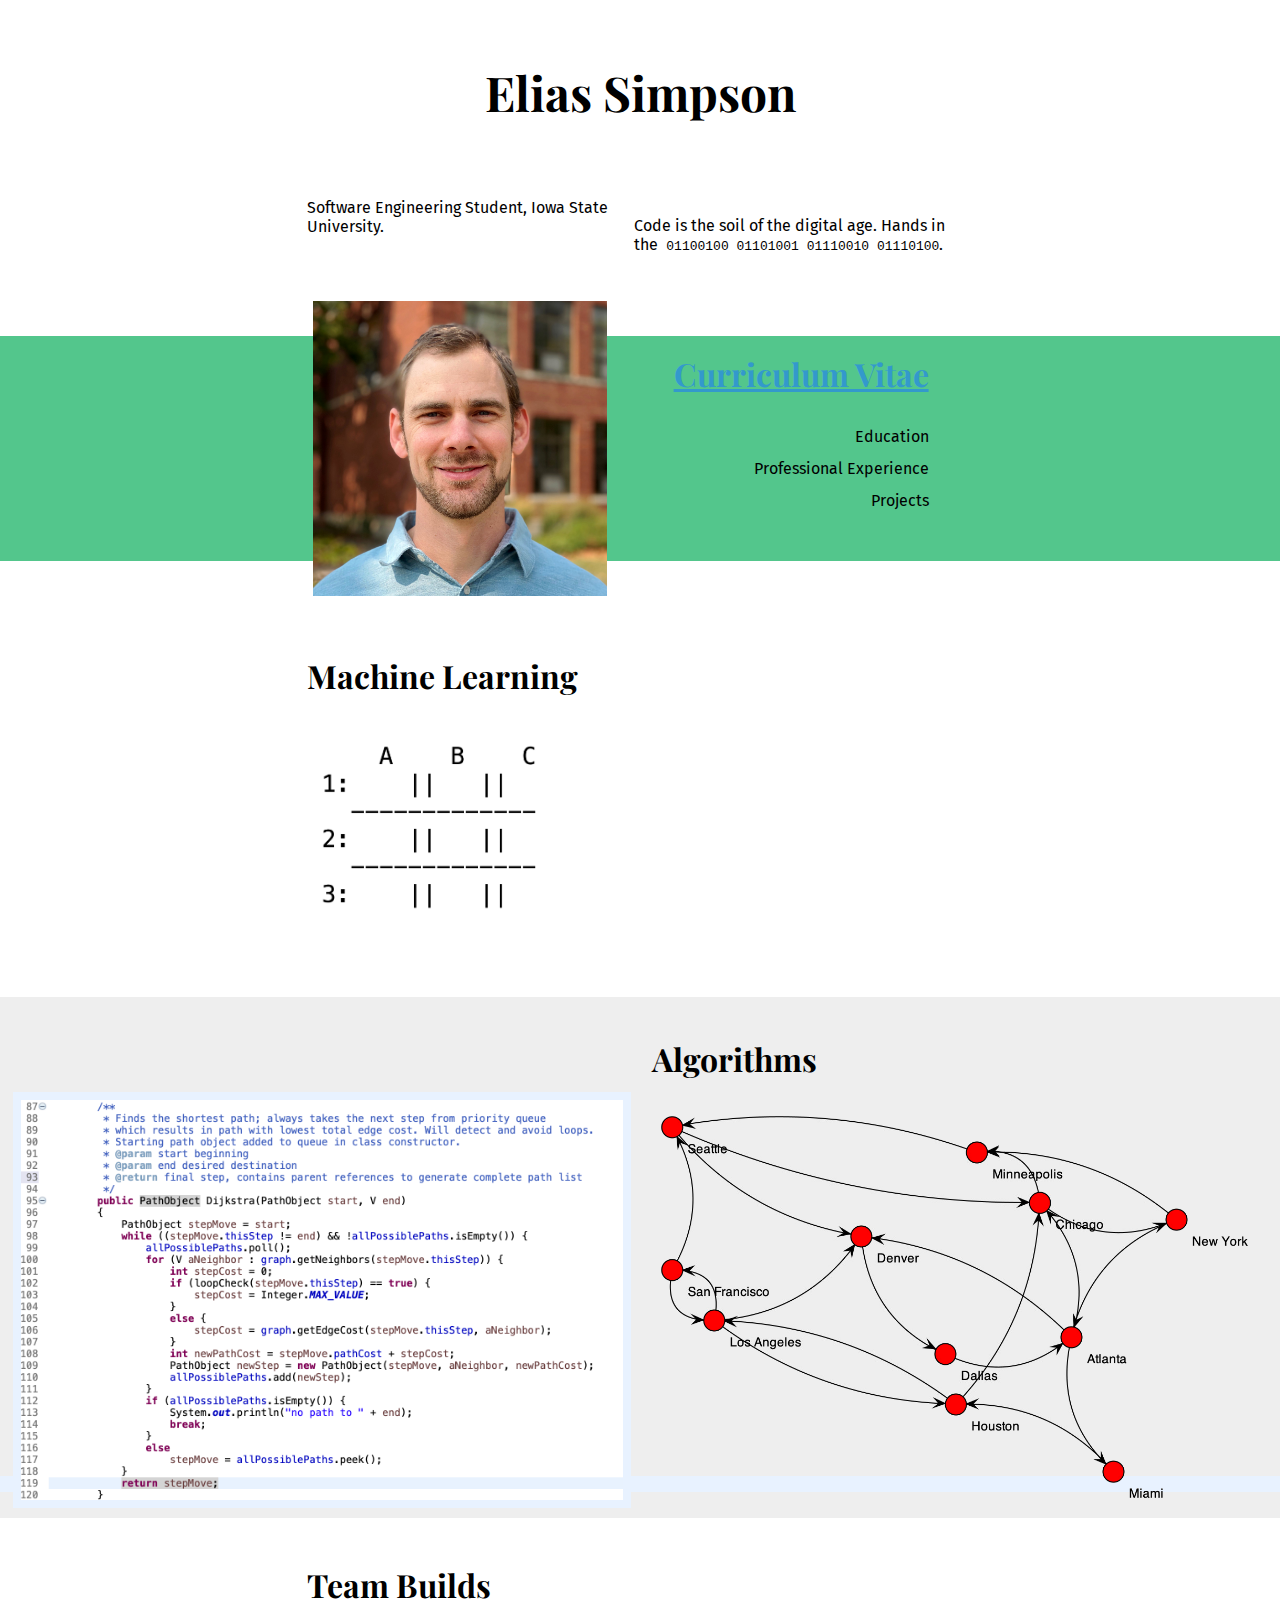
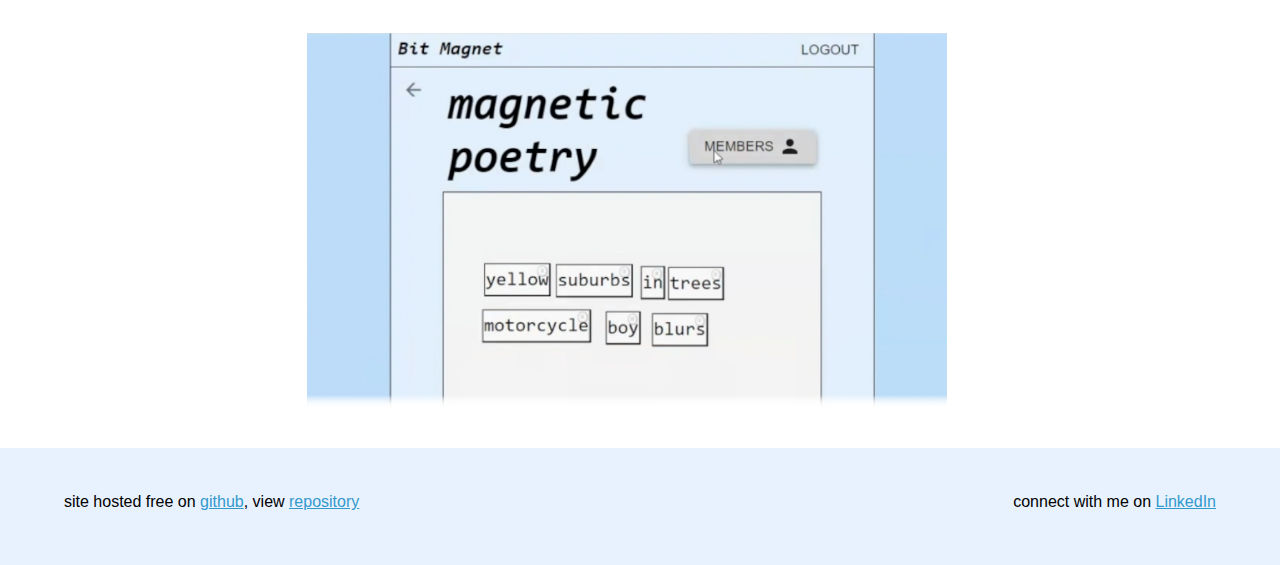
==== index.html @ 39c9c736 "favicon" ====
<!DOCTYPE html>
<html>
  <head>
    <meta charset="UTF-8">
  <script src = "https://ajax.googleapis.com/ajax/libs/jquery/2.1.3/jquery.min.js">
  </script>
  <script>
    $(window).load(function() {
        $('.preload').attr('src', function(i,a){
            $(this).attr('src','')
                .removeClass('preload')
                .attr('src',a);
        });
    });
  </script>
  <script src = "balldrop.js"></script>
  <link rel = "stylesheet" type = "text/css" href = "style.css">
  <link rel="preconnect" href="https://fonts.gstatic.com">
  <link href="https://fonts.googleapis.com/css2?family=Playfair+Display&display=swap" rel="stylesheet">
  <link href="https://fonts.googleapis.com/css?family=Fira+Sans" rel="stylesheet">
    <title>Elias Simpson</title>
    <link rel="icon" type="image/x-icon" href="/images/favicon.ico">
  </head>
  <body ontouchend = "setup(true)">
      <canvas id = "canvas"></canvas>
      <h1>Elias Simpson</h1>
    <main>
      <section id = "about">
        <table><tr><td class = "skinny">
        <p>Software Engineering Student, Iowa State University.</p>
        <br><br></td>
        <td class = "skinny">
        <p>Code is the soil of the digital age. Hands in the<code>
            <span class="d-dirt"><span>01100100</span></span>
             <span class="i-dirt"><span>01101001</span></span>
             <span class="r-dirt"><span>01110010</span></span>
             <span class="t-dirt"><span>01110100</span></span></code>.
      </p>
      </td></tr></table>
      </section>

      <section id = "CV" onmouseover = "setup(false)" onmouseleave = "setup(true)"
        ontouchmove = "setup(false)">
        <table><tr><td class = "skinny">
          <img src = "https://eliassimpson.github.io/eliassimpson/images/profilepic.jpeg" class = "profile-img">
        </td>
        <td class = "skinny">
          <div style = "padding-bottom: 3vw;">
            <div class = "textright">
          <h2><a href = "https://eliassimpson.github.io/eliassimpson/CV">Curriculum Vitae</a></h2>
          <p class = "CV-summary">
              Education<br>
              Professional Experience<br>
              Projects
            </p>
          </div></div>
      </td></tr></table>
      </section>

      <section id = "machine_learning">
        <h2> Machine Learning </h2>
        <table><tr><td class = "skinny">
        <img src = "https://eliassimpson.github.io/eliassimpson/images/board.gif" class = "preload">
        </td>
        <td class = "skinny">
          <div style = "padding-top: 1px;">
            <img src = "https://eliassimpson.github.io/eliassimpson/images/odds.gif" class = "preload">
          </div>
        </td></tr></table>
      </section>

      <section id = "algorithms">
        <table><tr><td class = "wide"><div style = "position: relative; bottom: -42px;">
            <img src = "https://eliassimpson.github.io/eliassimpson/images/Dijkstra.png" class = "fitWidth" style = "border: 8px solid #e8f2ff;">
          </div></td>
          <td  class = "wide">
            <h2>Algorithms</h2>
            <img src = "https://eliassimpson.github.io/eliassimpson/images/USmap.png" class = "fitWidth">
          </td></tr></table>
      </section>
    </main>

    <section id = "team-builds">
      <h2> Team Builds</h2>
      <img src = "images/team-build.png" class = "build-image">
    </section>
    <div id = "color-base">
    <footer>
      site hosted free on <a target = "blank" href = "https://github.com/">github</a>, view <a target = "blank" href= "https://github.com/eliassimpson/eliassimpson">repository</a>
      <span style="float:right">connect with me on <a target = "blank" href="https://www.linkedin.com/in/elias-simpson-483a7093/">LinkedIn</a></span>
    </footer>
    </div>
  </body>
</html>
---- style.css ----
a:link {
  color: #3399cc;
}

body {
  margin: 0;
  margin-top: 60px;
  font-family: sans-serif;
  background-color: #ffffff;
}

h1 {
  text-align: center;
  margin-bottom: 35px;
  font-size: 3em;
  font-family: 'Playfair Display', serif;
}

h2 {
  font-size: 2em;
  font-family: 'Playfair Display', serif;
}

h3 {
  font-weight: bolder;
}

section {
  margin-top: 5vh;
  margin-left: 24vw;
  margin-right: 24vw;
}

img {
  display: block;
  margin: 0;
  width: 23vw;
}

p {
    font-family: 'Fira Sans';
    margin-left: -1vw;
    font-size: 1em;
}

 p poet {
  font-family: 'Playfair Display', serif;
}

p.CV-summary {
  line-height: 2;
}

table {
  border-spacing: 1vw;
  margin: auto;
}

footer {
  margin: 5vw;
  margin-bottom: -5vw;
  margin-top: 4vh;
  padding-top: 5vh;
}

.preload {
  visibility: hidden;
}

.fitWidth {
  width: 47vw;
}

.wide {
  width: 50vw;
}

.skinny {
  width: 25vw;
}

.textright {
  text-align: right;
  margin-right: 3vw;
}

.build-image {
  width: 50vw;
}

#CV {
  background:linear-gradient(to bottom, transparent 15%, #53c68c 15% 85%, transparent 85%);
  margin-left: 0vw;
  margin-right: 0vw;
  margin-top: -1vw;
}

#algorithms {
  margin-left: 0vw;
  margin-right: 0vw;
  background:linear-gradient(to bottom, #eeeeee 92%, #e8f2ff 92% 95%, #eeeeee 95%);
}

#canvas {
  width : 100;
  height: 180px;
  position: absolute;
  top: 0;
  left: 0;
}

#CV-page {
  margin-left: 17vw;
}

#color-base {
  height : 13vh;
  background: #e8f2ff;
}

.d-dirt:hover span {
  visibility:hidden;
  font-size:.87em;
}

.d-dirt:hover:after {
  content: 'd';
}

.i-dirt:hover span {
  visibility: hidden;
  font-size:.87em;
}

.i-dirt:hover:after {
  content: 'i';
}

.r-dirt:hover span {
  visibility:hidden;
  font-size:.88em;
}

.r-dirt:hover:after {
  content: 'r';
}

.t-dirt:hover span {
  visibility:hidden;
  font-size:.87em;
}

.t-dirt:hover:after {
  content: 't';
@media only screen and (max-device-width: 480px) {
  section {
    margin-top: 5vh;
    margin-left: 17vw;
    margin-right: 17vw;
  }

  p {
      font-family: 'Fira Sans';
      margin-left: -1vw;
      font-size: 1.5em;
  }

  .skinny {
    width: 32vw;
  }

  h1 {
    text-align: center;
    margin-bottom: 10px;
    font-size: 3em;
    font-family: 'Playfair Display', serif;
  }
}
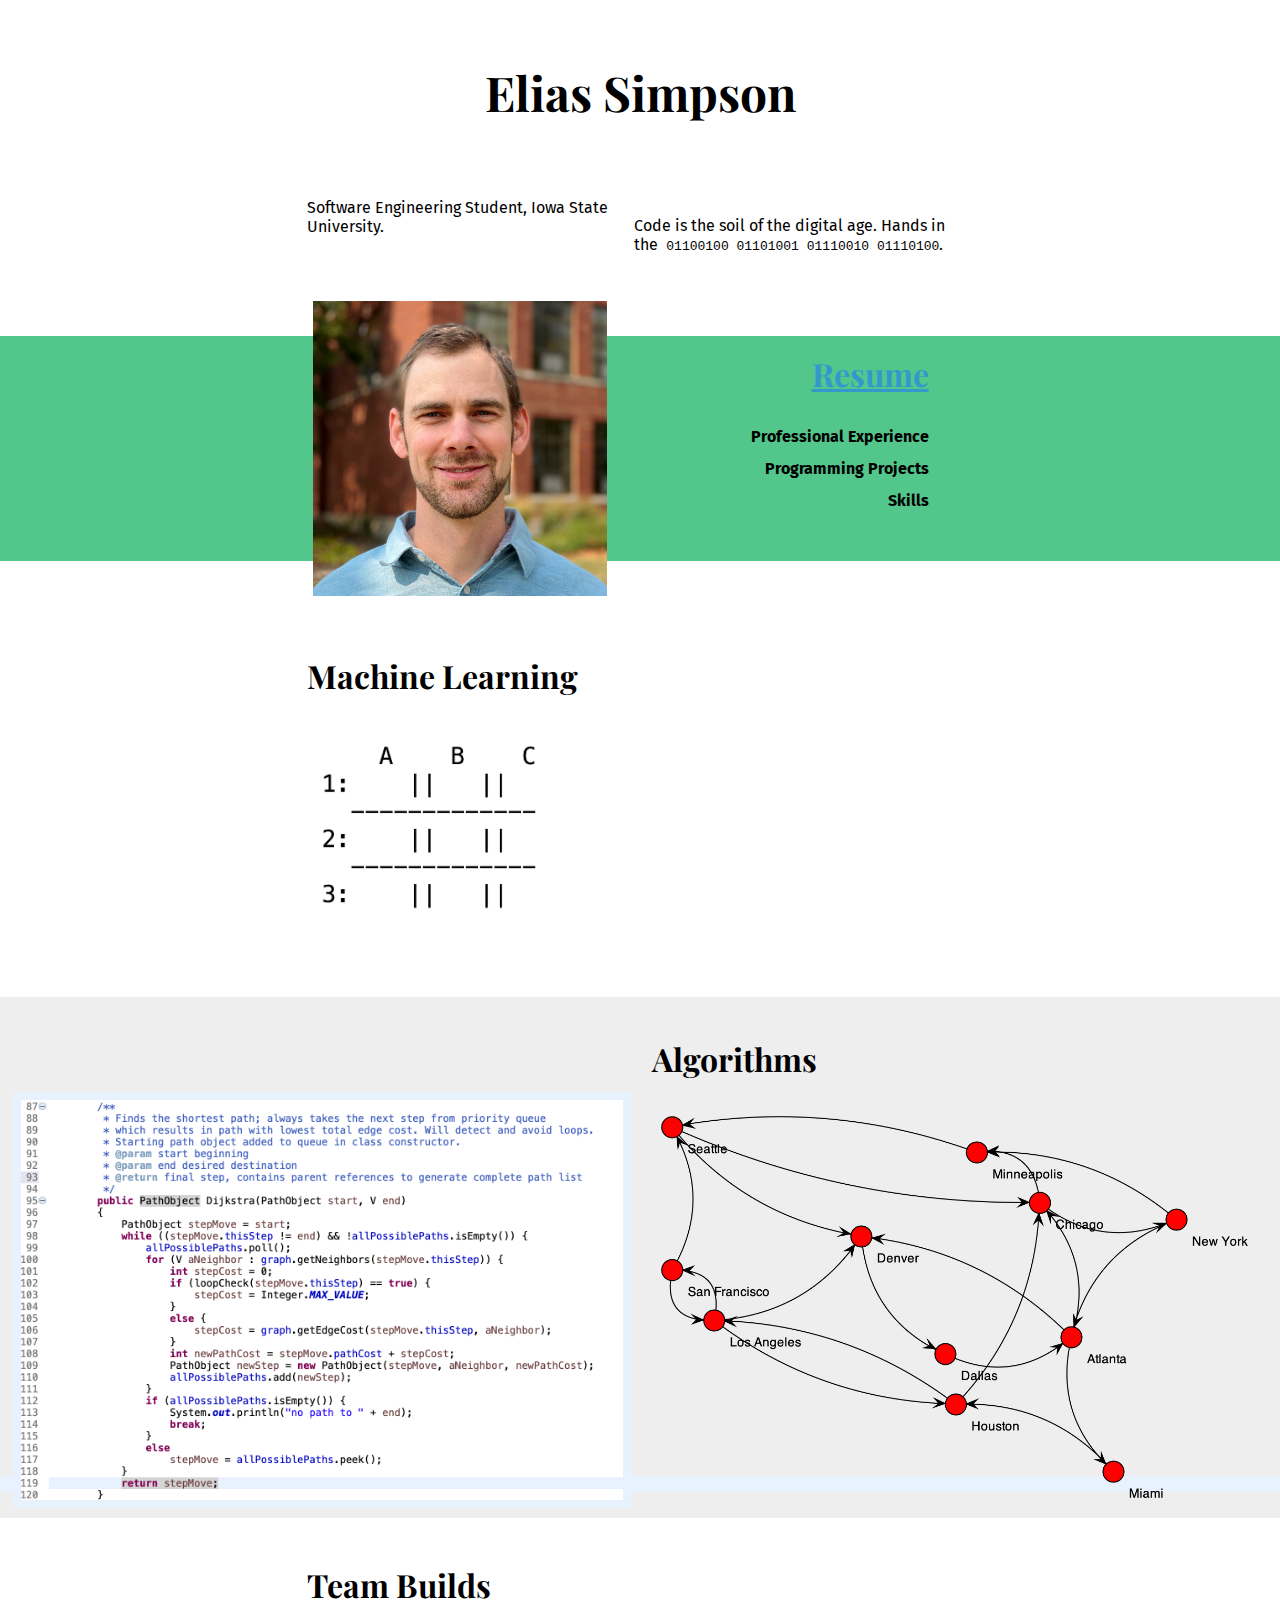
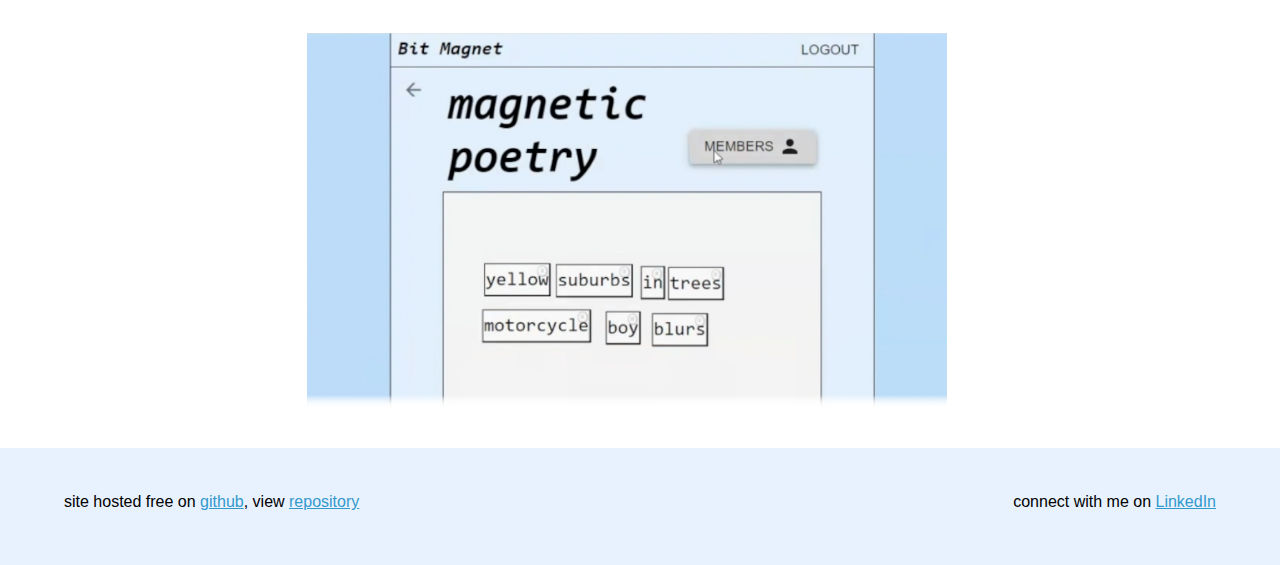
==== commit 757fd2e1: "resume update" ====
--- a/index.html
+++ b/index.html
@@ -1,94 +1,119 @@
 <!DOCTYPE html>
 <html>
-  <head>
-    <meta charset="UTF-8">
-  <script src = "https://ajax.googleapis.com/ajax/libs/jquery/2.1.3/jquery.min.js">
+
+<head>
+  <meta charset="UTF-8">
+  <script src="https://ajax.googleapis.com/ajax/libs/jquery/2.1.3/jquery.min.js">
   </script>
   <script>
-    $(window).load(function() {
-        $('.preload').attr('src', function(i,a){
-            $(this).attr('src','')
-                .removeClass('preload')
-                .attr('src',a);
-        });
+    $(window).load(function () {
+      $('.preload').attr('src', function (i, a) {
+        $(this).attr('src', '')
+          .removeClass('preload')
+          .attr('src', a);
+      });
     });
   </script>
-  <script src = "balldrop.js"></script>
-  <link rel = "stylesheet" type = "text/css" href = "style.css">
+  <script src="balldrop.js"></script>
+  <link rel="stylesheet" type="text/css" href="style.css">
   <link rel="preconnect" href="https://fonts.gstatic.com">
   <link href="https://fonts.googleapis.com/css2?family=Playfair+Display&display=swap" rel="stylesheet">
   <link href="https://fonts.googleapis.com/css?family=Fira+Sans" rel="stylesheet">
-    <title>Elias Simpson</title>
-    <link rel="icon" type="image/x-icon" href="/images/favicon.ico">
-  </head>
-  <body ontouchend = "setup(true)">
-      <canvas id = "canvas"></canvas>
-      <h1>Elias Simpson</h1>
-    <main>
-      <section id = "about">
-        <table><tr><td class = "skinny">
-        <p>Software Engineering Student, Iowa State University.</p>
-        <br><br></td>
-        <td class = "skinny">
-        <p>Code is the soil of the digital age. Hands in the<code>
+  <title>Elias Simpson</title>
+  <link rel="icon" type="image/x-icon" href="/images/favicon.ico">
+</head>
+
+<body ontouchend="setup(true)">
+  <canvas id="canvas"></canvas>
+  <h1>Elias Simpson</h1>
+  <main>
+    <section id="about">
+      <table>
+        <tr>
+          <td class="skinny">
+            <p>Software Engineering Student, Iowa State University.</p>
+            <br><br>
+          </td>
+          <td class="skinny">
+            <p>Code is the soil of the digital age. Hands in the<code>
             <span class="d-dirt"><span>01100100</span></span>
              <span class="i-dirt"><span>01101001</span></span>
              <span class="r-dirt"><span>01110010</span></span>
              <span class="t-dirt"><span>01110100</span></span></code>.
-      </p>
-      </td></tr></table>
-      </section>
+            </p>
+          </td>
+        </tr>
+      </table>
+    </section>
 
-      <section id = "CV" onmouseover = "setup(false)" onmouseleave = "setup(true)"
-        ontouchmove = "setup(false)">
-        <table><tr><td class = "skinny">
-          <img src = "https://eliassimpson.github.io/eliassimpson/images/profilepic.jpeg" class = "profile-img">
-        </td>
-        <td class = "skinny">
-          <div style = "padding-bottom: 3vw;">
-            <div class = "textright">
-          <h2><a href = "https://eliassimpson.github.io/eliassimpson/CV">Curriculum Vitae</a></h2>
-          <p class = "CV-summary">
-              Education<br>
-              Professional Experience<br>
-              Projects
-            </p>
-          </div></div>
-      </td></tr></table>
-      </section>
+    <section id="CV" onmouseover="setup(false)" onmouseleave="setup(true)" ontouchmove="setup(false)">
+      <table>
+        <tr>
+          <td class="skinny">
+            <img src="https://eliassimpson.github.io/eliassimpson/images/profilepic.jpeg" class="profile-img">
+          </td>
+          <td class="skinny">
+            <div style="padding-bottom: 3vw;">
+              <div class="textright">
+                <h2><a href="https://eliassimpson.github.io/eliassimpson/CV">Resume</a></h2>
+                <p class="CV-summary">
+                  Professional Experience<br>
+                  Programming Projects<br>
+                  Skills
+                </p>
+              </div>
+            </div>
+          </td>
+        </tr>
+      </table>
+    </section>
 
-      <section id = "machine_learning">
-        <h2> Machine Learning </h2>
-        <table><tr><td class = "skinny">
-        <img src = "https://eliassimpson.github.io/eliassimpson/images/board.gif" class = "preload">
-        </td>
-        <td class = "skinny">
-          <div style = "padding-top: 1px;">
-            <img src = "https://eliassimpson.github.io/eliassimpson/images/odds.gif" class = "preload">
-          </div>
-        </td></tr></table>
-      </section>
+    <section id="machine_learning">
+      <h2> Machine Learning </h2>
+      <table>
+        <tr>
+          <td class="skinny">
+            <img src="https://eliassimpson.github.io/eliassimpson/images/board.gif" class="preload">
+          </td>
+          <td class="skinny">
+            <div style="padding-top: 1px;">
+              <img src="https://eliassimpson.github.io/eliassimpson/images/odds.gif" class="preload">
+            </div>
+          </td>
+        </tr>
+      </table>
+    </section>
 
-      <section id = "algorithms">
-        <table><tr><td class = "wide"><div style = "position: relative; bottom: -42px;">
-            <img src = "https://eliassimpson.github.io/eliassimpson/images/Dijkstra.png" class = "fitWidth" style = "border: 8px solid #e8f2ff;">
-          </div></td>
-          <td  class = "wide">
+    <section id="algorithms">
+      <table>
+        <tr>
+          <td class="wide">
+            <div style="position: relative; bottom: -42px;">
+              <img src="https://eliassimpson.github.io/eliassimpson/images/Dijkstra.png" class="fitWidth"
+                style="border: 8px solid #e8f2ff;">
+            </div>
+          </td>
+          <td class="wide">
             <h2>Algorithms</h2>
-            <img src = "https://eliassimpson.github.io/eliassimpson/images/USmap.png" class = "fitWidth">
-          </td></tr></table>
-      </section>
-    </main>
+            <img src="https://eliassimpson.github.io/eliassimpson/images/USmap.png" class="fitWidth">
+          </td>
+        </tr>
+      </table>
+    </section>
+  </main>
 
-    <section id = "team-builds">
-      <h2> Team Builds</h2>
-      <img src = "images/team-build.png" class = "build-image">
-    </section>
-    <div id = "color-base">
+  <section id="team-builds">
+    <h2> Team Builds</h2>
+    <img src="images/team-build.png" class="build-image">
+  </section>
+  <div id="color-base">
     <footer>
-      site hosted free on <a target = "blank" href = "https://github.com/">github</a>, view <a target = "blank" href= "https://github.com/eliassimpson/eliassimpson">repository</a>
-      <span style="float:right">connect with me on <a target = "blank" href="https://www.linkedin.com/in/elias-simpson-483a7093/">LinkedIn</a></span>
+      site hosted free on <a target="blank" href="https://github.com/">github</a>, view <a target="blank"
+        href="https://github.com/eliassimpson/eliassimpson">repository</a>
+      <span style="float:right">connect with me on <a target="blank"
+          href="https://www.linkedin.com/in/elias-simpson-483a7093/">LinkedIn</a></span>
     </footer>
-    </div>
-  </body>
-</html>
+  </div>
+</body>
+
+</html>--- a/style.css
+++ b/style.css
@@ -38,17 +38,18 @@
 }
 
 p {
-    font-family: 'Fira Sans';
-    margin-left: -1vw;
-    font-size: 1em;
+  font-family: 'Fira Sans';
+  margin-left: -1vw;
+  font-size: 1em;
 }
 
- p poet {
+p poet {
   font-family: 'Playfair Display', serif;
 }
 
 p.CV-summary {
   line-height: 2;
+  font-weight: bold;
 }
 
 table {
@@ -89,7 +90,7 @@
 }
 
 #CV {
-  background:linear-gradient(to bottom, transparent 15%, #53c68c 15% 85%, transparent 85%);
+  background: linear-gradient(to bottom, transparent 15%, #53c68c 15% 85%, transparent 85%);
   margin-left: 0vw;
   margin-right: 0vw;
   margin-top: -1vw;
@@ -98,11 +99,11 @@
 #algorithms {
   margin-left: 0vw;
   margin-right: 0vw;
-  background:linear-gradient(to bottom, #eeeeee 92%, #e8f2ff 92% 95%, #eeeeee 95%);
+  background: linear-gradient(to bottom, #eeeeee 92%, #e8f2ff 92% 95%, #eeeeee 95%);
 }
 
 #canvas {
-  width : 100;
+  width: 100;
   height: 180px;
   position: absolute;
   top: 0;
@@ -114,13 +115,13 @@
 }
 
 #color-base {
-  height : 13vh;
+  height: 13vh;
   background: #e8f2ff;
 }
 
 .d-dirt:hover span {
-  visibility:hidden;
-  font-size:.87em;
+  visibility: hidden;
+  font-size: .87em;
 }
 
 .d-dirt:hover:after {
@@ -129,7 +130,7 @@
 
 .i-dirt:hover span {
   visibility: hidden;
-  font-size:.87em;
+  font-size: .87em;
 }
 
 .i-dirt:hover:after {
@@ -137,8 +138,8 @@
 }
 
 .r-dirt:hover span {
-  visibility:hidden;
-  font-size:.88em;
+  visibility: hidden;
+  font-size: .88em;
 }
 
 .r-dirt:hover:after {
@@ -146,33 +147,35 @@
 }
 
 .t-dirt:hover span {
-  visibility:hidden;
-  font-size:.87em;
+  visibility: hidden;
+  font-size: .87em;
 }
 
 .t-dirt:hover:after {
   content: 't';
-@media only screen and (max-device-width: 480px) {
-  section {
-    margin-top: 5vh;
-    margin-left: 17vw;
-    margin-right: 17vw;
-  }
 
-  p {
+  @media only screen and (max-device-width: 480px) {
+    section {
+      margin-top: 5vh;
+      margin-left: 17vw;
+      margin-right: 17vw;
+    }
+
+    p {
       font-family: 'Fira Sans';
       margin-left: -1vw;
       font-size: 1.5em;
+    }
+
+    .skinny {
+      width: 32vw;
+    }
+
+    h1 {
+      text-align: center;
+      margin-bottom: 10px;
+      font-size: 3em;
+      font-family: 'Playfair Display', serif;
+    }
   }
-
-  .skinny {
-    width: 32vw;
-  }
-
-  h1 {
-    text-align: center;
-    margin-bottom: 10px;
-    font-size: 3em;
-    font-family: 'Playfair Display', serif;
-  }
-}
+}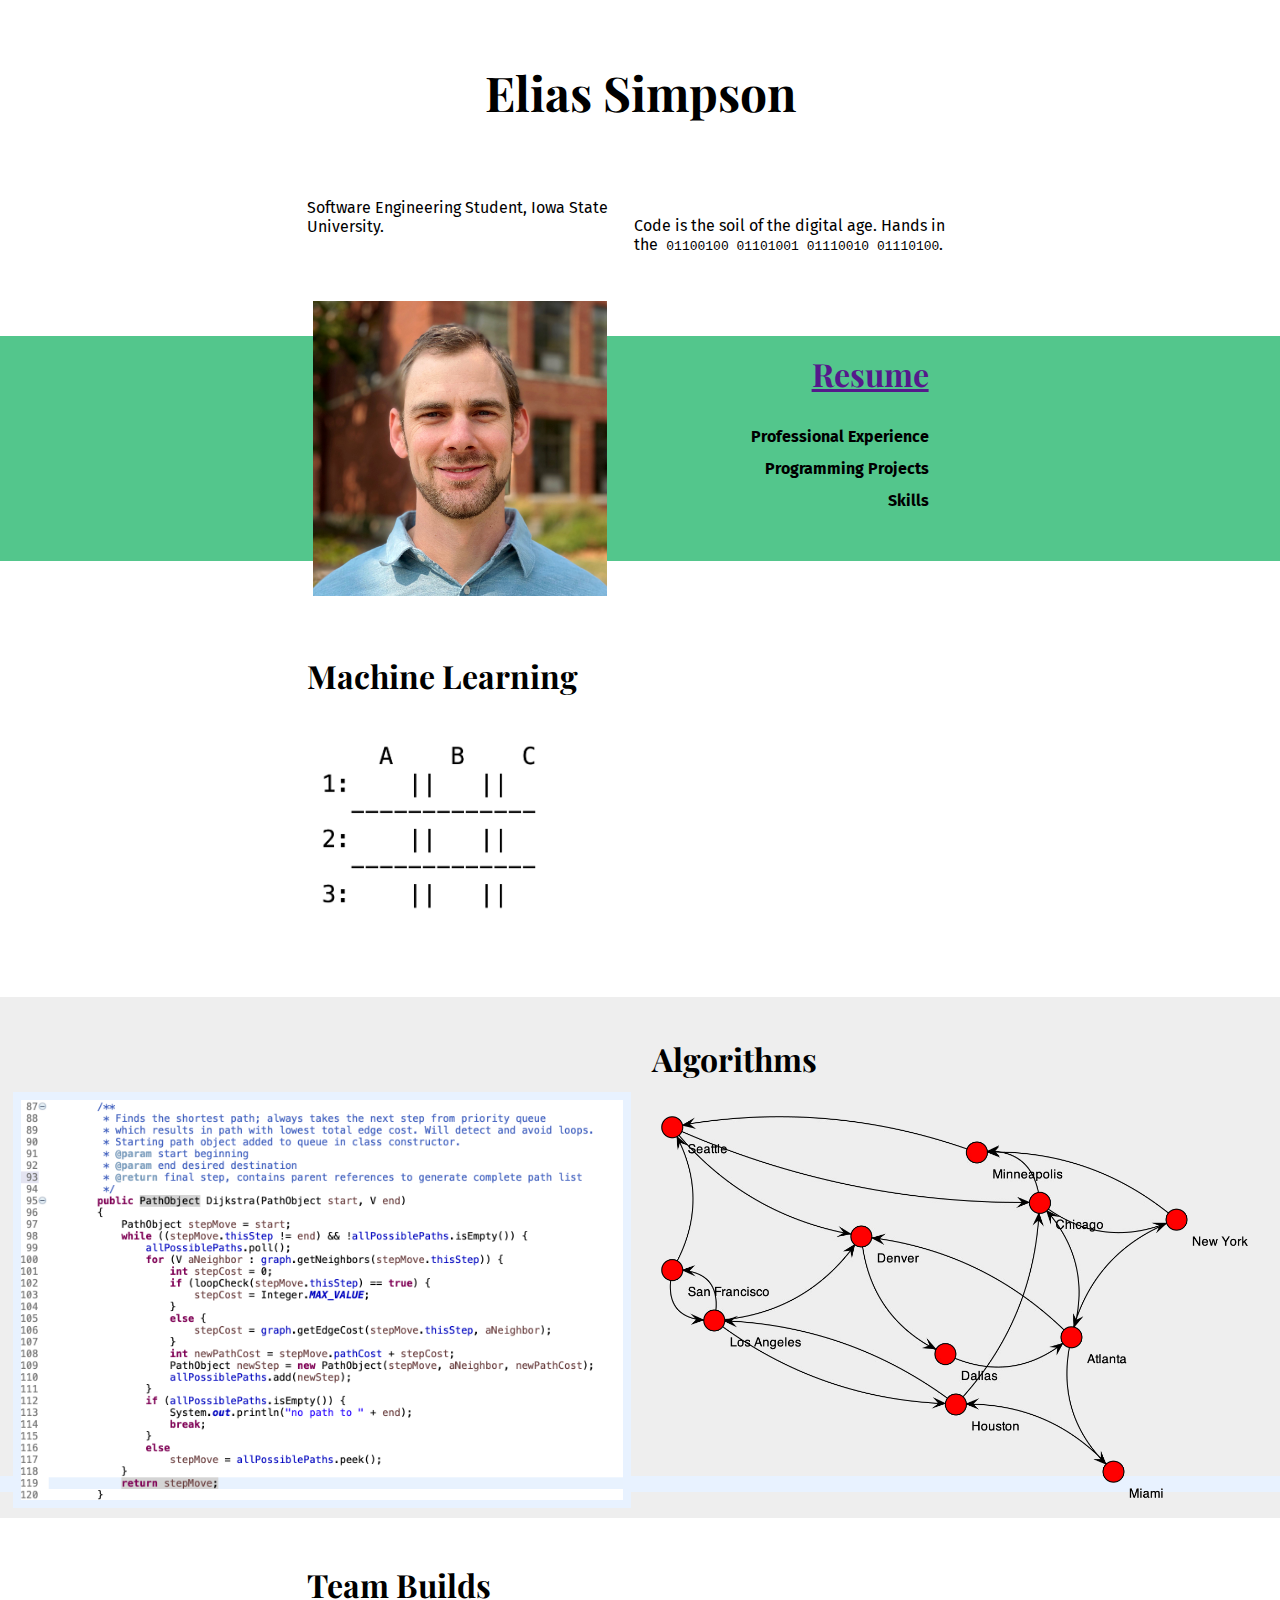
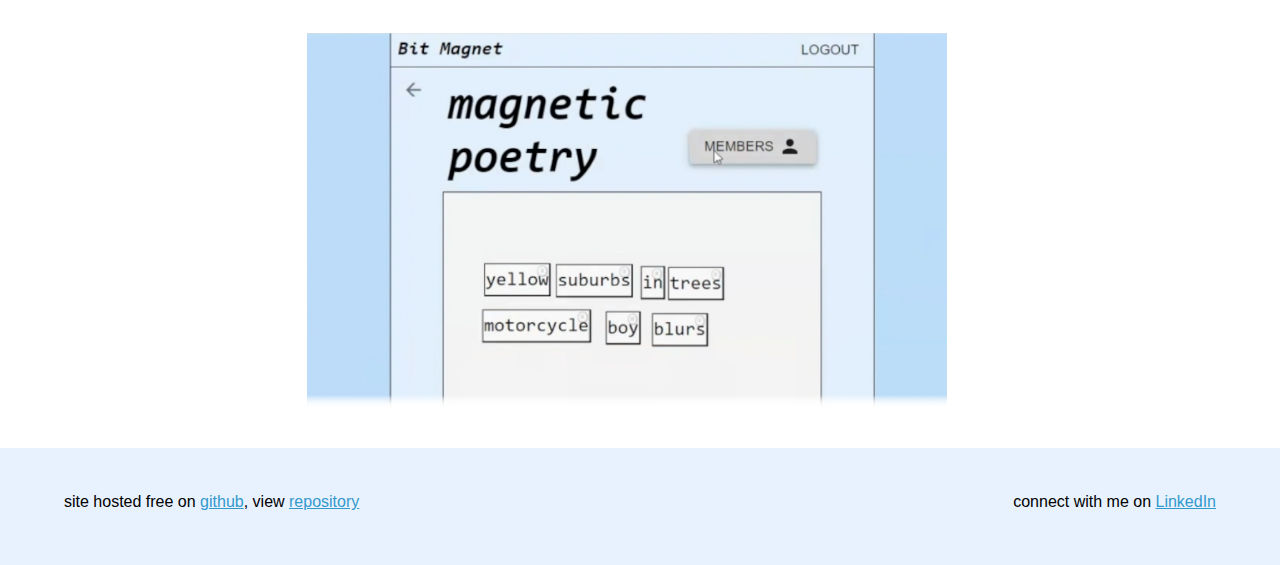
==== commit 20530511: "lightbox experiment" ====
--- a/index.html
+++ b/index.html
@@ -15,6 +15,8 @@
     });
   </script>
   <script src="balldrop.js"></script>
+  <script src="https://documentcloud.adobe.com/view-sdk/main.js"></script>
+  <script src="resumeView.js"></script>
   <link rel="stylesheet" type="text/css" href="style.css">
   <link rel="preconnect" href="https://fonts.gstatic.com">
   <link href="https://fonts.googleapis.com/css2?family=Playfair+Display&display=swap" rel="stylesheet">
@@ -55,7 +57,7 @@
           <td class="skinny">
             <div style="padding-bottom: 3vw;">
               <div class="textright">
-                <h2><a href="https://eliassimpson.github.io/eliassimpson/CV">Resume</a></h2>
+                <h2 id="showResume"><a href="">Resume</a></h2>
                 <p class="CV-summary">
                   Professional Experience<br>
                   Programming Projects<br>
--- a/style.css
+++ b/style.css
@@ -103,7 +103,7 @@
 }
 
 #canvas {
-  width: 100;
+  width: 100vw;
   height: 180px;
   position: absolute;
   top: 0;
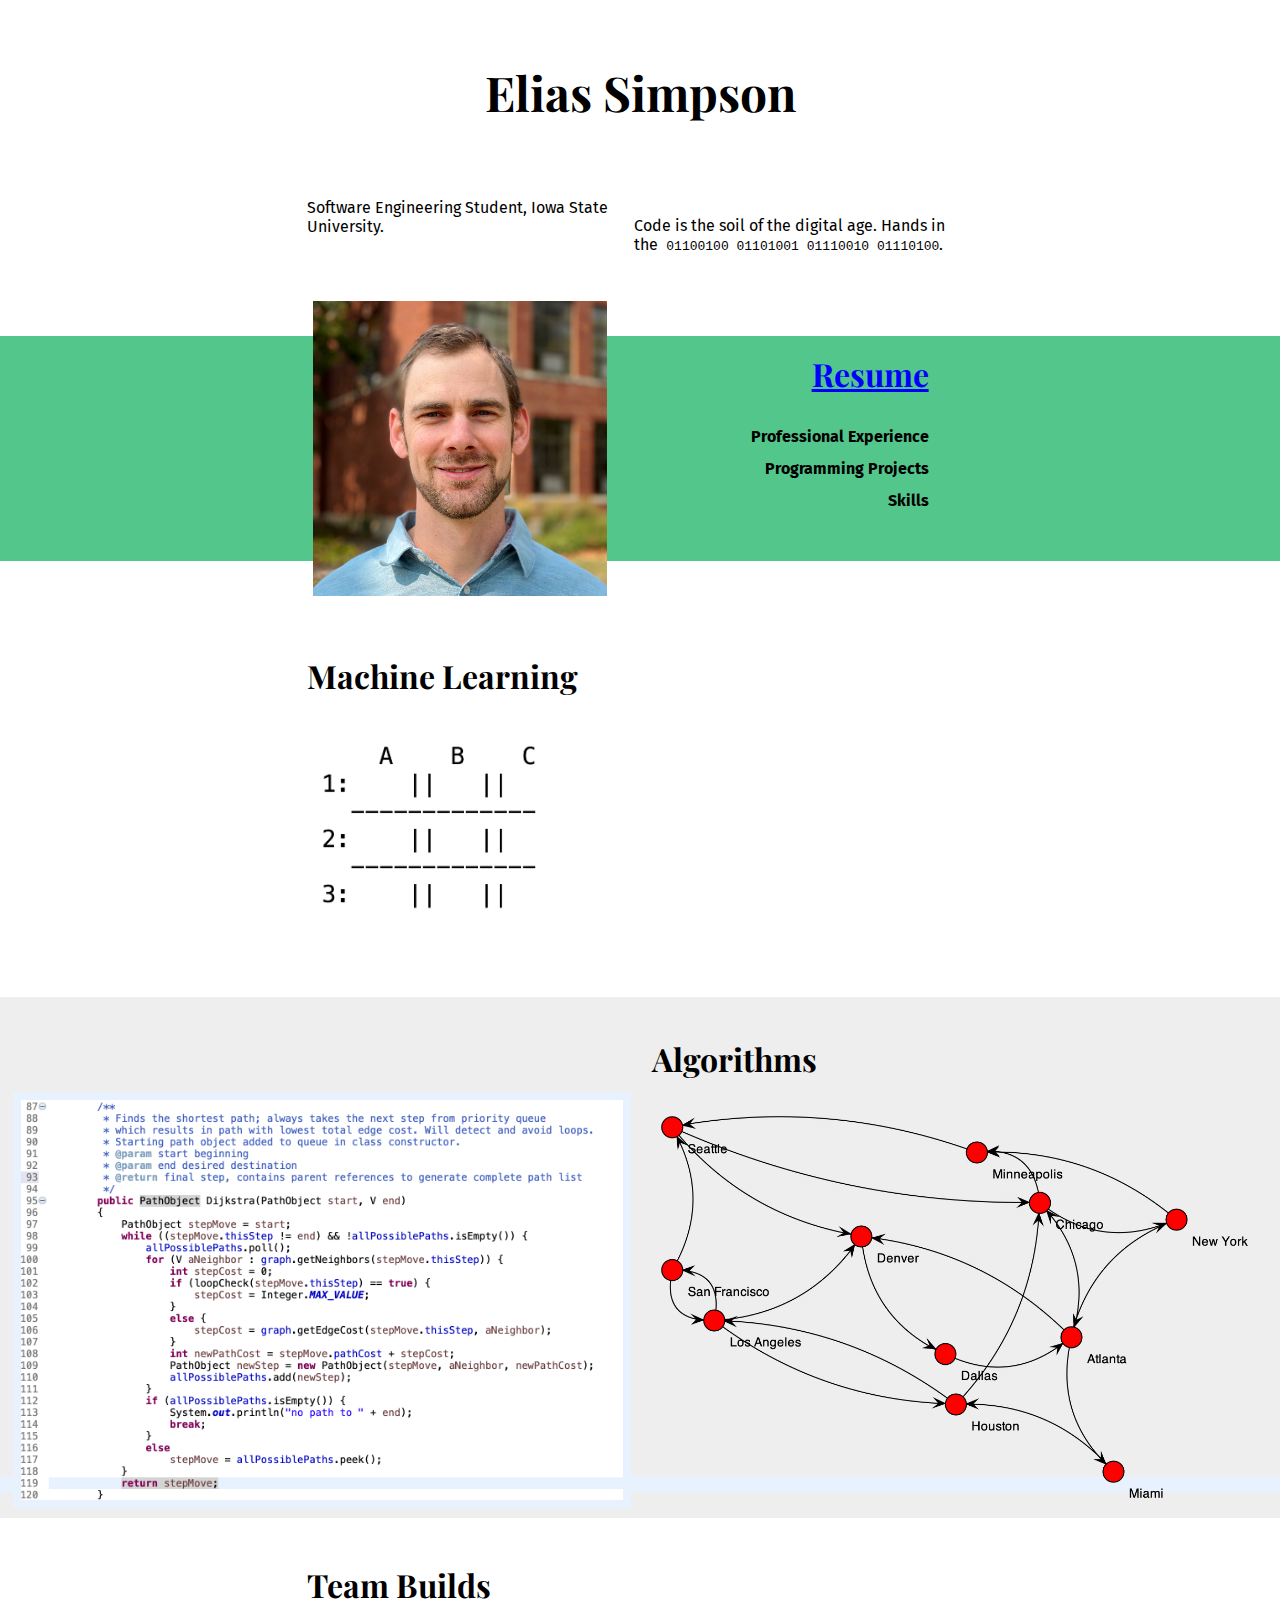
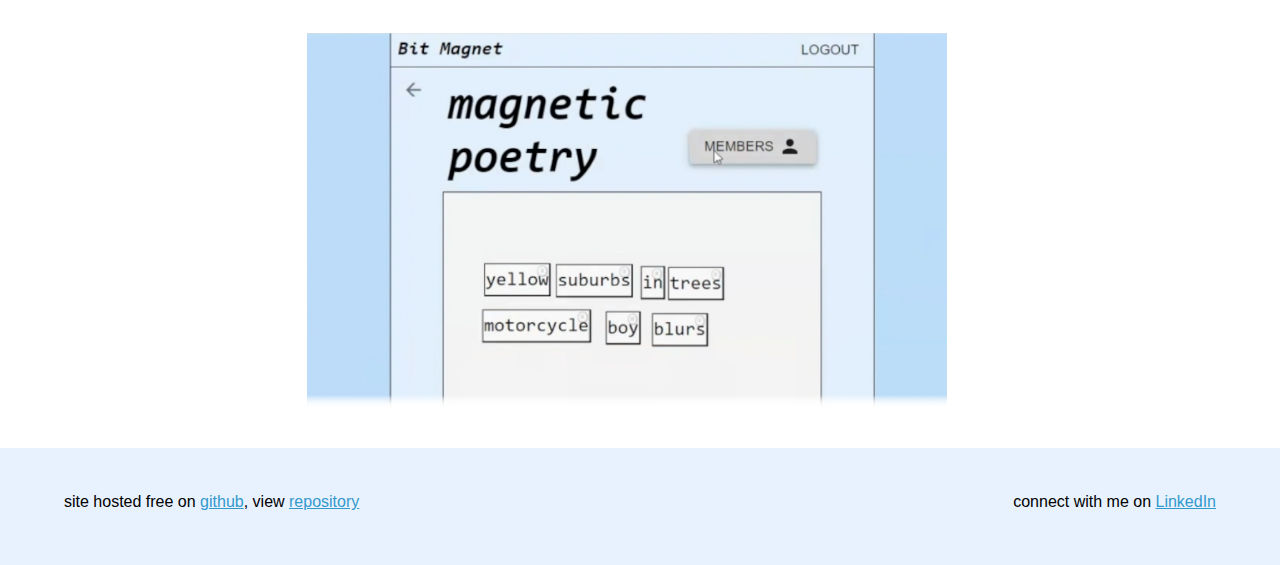
==== commit fb13b1a9: "embed pdf fix" ====
--- a/index.html
+++ b/index.html
@@ -15,8 +15,8 @@
     });
   </script>
   <script src="balldrop.js"></script>
-  <script src="https://documentcloud.adobe.com/view-sdk/main.js"></script>
   <script src="resumeView.js"></script>
+  <script src="https://documentcloud.adobe.com/view-sdk/viewer.js"></script>
   <link rel="stylesheet" type="text/css" href="style.css">
   <link rel="preconnect" href="https://fonts.gstatic.com">
   <link href="https://fonts.googleapis.com/css2?family=Playfair+Display&display=swap" rel="stylesheet">
@@ -48,7 +48,7 @@
       </table>
     </section>
 
-    <section id="CV" onmouseover="setup(false)" onmouseleave="setup(true)" ontouchmove="setup(false)">
+    <section id="resume" onmouseover="setup(false)" onmouseleave="setup(true)" ontouchmove="setup(false)">
       <table>
         <tr>
           <td class="skinny">
@@ -57,8 +57,8 @@
           <td class="skinny">
             <div style="padding-bottom: 3vw;">
               <div class="textright">
-                <h2 id="showResume"><a href="">Resume</a></h2>
-                <p class="CV-summary">
+                <h2 id="show-resume">Resume</h2>
+                <p class="resume-summary">
                   Professional Experience<br>
                   Programming Projects<br>
                   Skills
--- a/style.css
+++ b/style.css
@@ -47,7 +47,7 @@
   font-family: 'Playfair Display', serif;
 }
 
-p.CV-summary {
+p.resume-summary {
   line-height: 2;
   font-weight: bold;
 }
@@ -89,11 +89,17 @@
   width: 50vw;
 }
 
-#CV {
+#resume {
   background: linear-gradient(to bottom, transparent 15%, #53c68c 15% 85%, transparent 85%);
   margin-left: 0vw;
   margin-right: 0vw;
   margin-top: -1vw;
+}
+
+#show-resume {
+  cursor:pointer;
+  color:blue;
+  text-decoration:underline;
 }
 
 #algorithms {
@@ -108,10 +114,6 @@
   position: absolute;
   top: 0;
   left: 0;
-}
-
-#CV-page {
-  margin-left: 17vw;
 }
 
 #color-base {
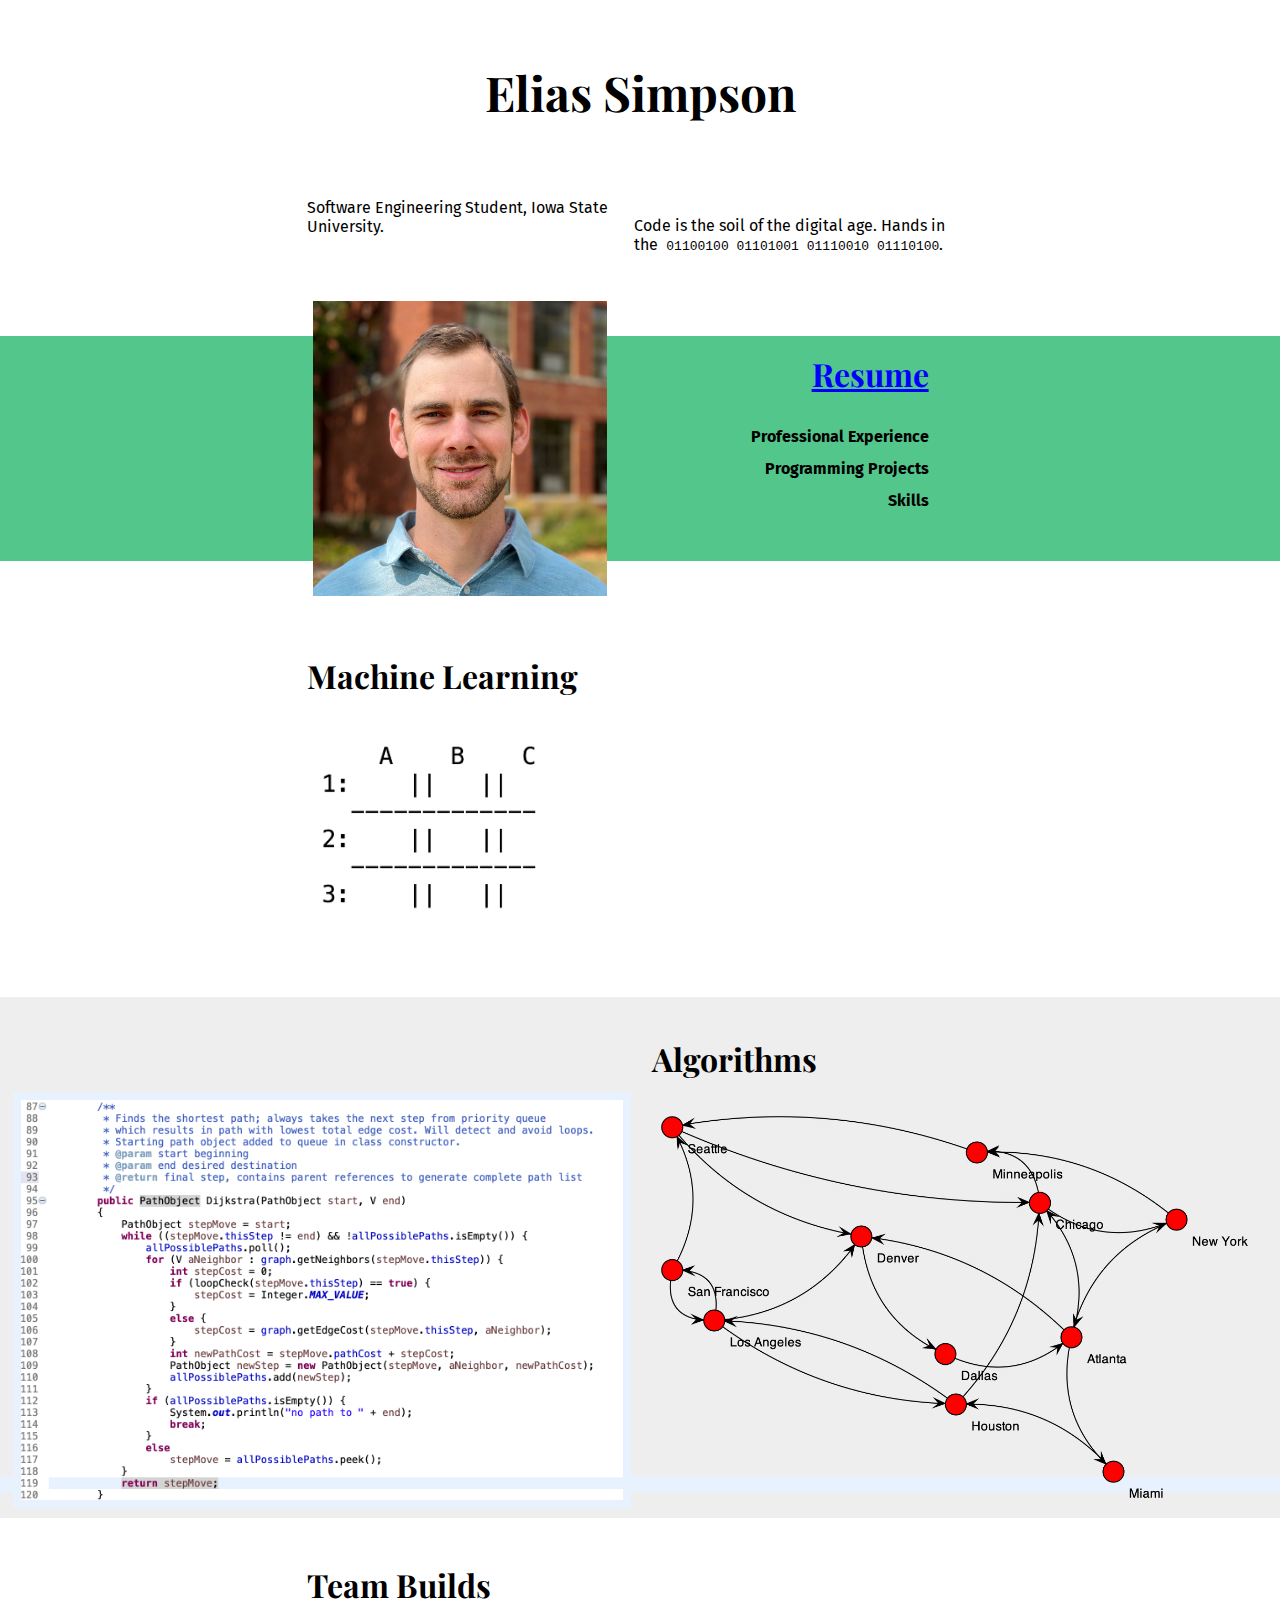
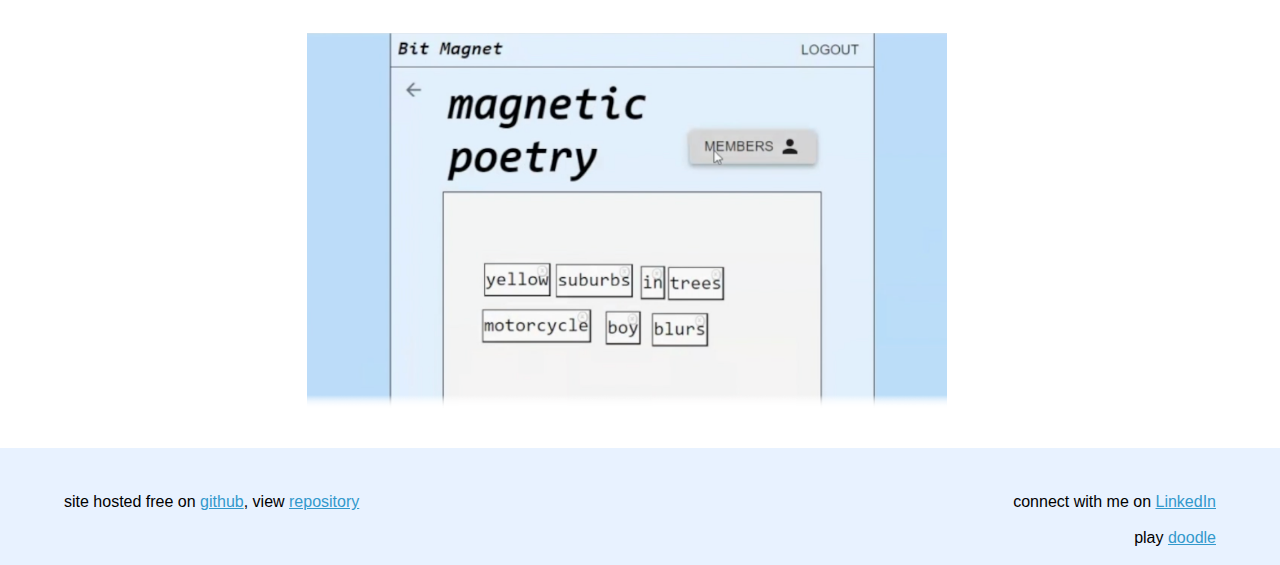
==== commit 8d5f1845: "doodle added" ====
--- a/index.html
+++ b/index.html
@@ -3,6 +3,7 @@
 
 <head>
   <meta charset="UTF-8">
+  <meta http-equiv="Content-Security-Policy" content="upgrade-insecure-requests">
   <script src="https://ajax.googleapis.com/ajax/libs/jquery/2.1.3/jquery.min.js">
   </script>
   <script>
@@ -114,6 +115,9 @@
         href="https://github.com/eliassimpson/eliassimpson">repository</a>
       <span style="float:right">connect with me on <a target="blank"
           href="https://www.linkedin.com/in/elias-simpson-483a7093/">LinkedIn</a></span>
+      <br><br>
+      <span style="float:right">play <a target="blank"
+        href="https://eliassimpson.com/doodle">doodle</a></span>
     </footer>
   </div>
 </body>
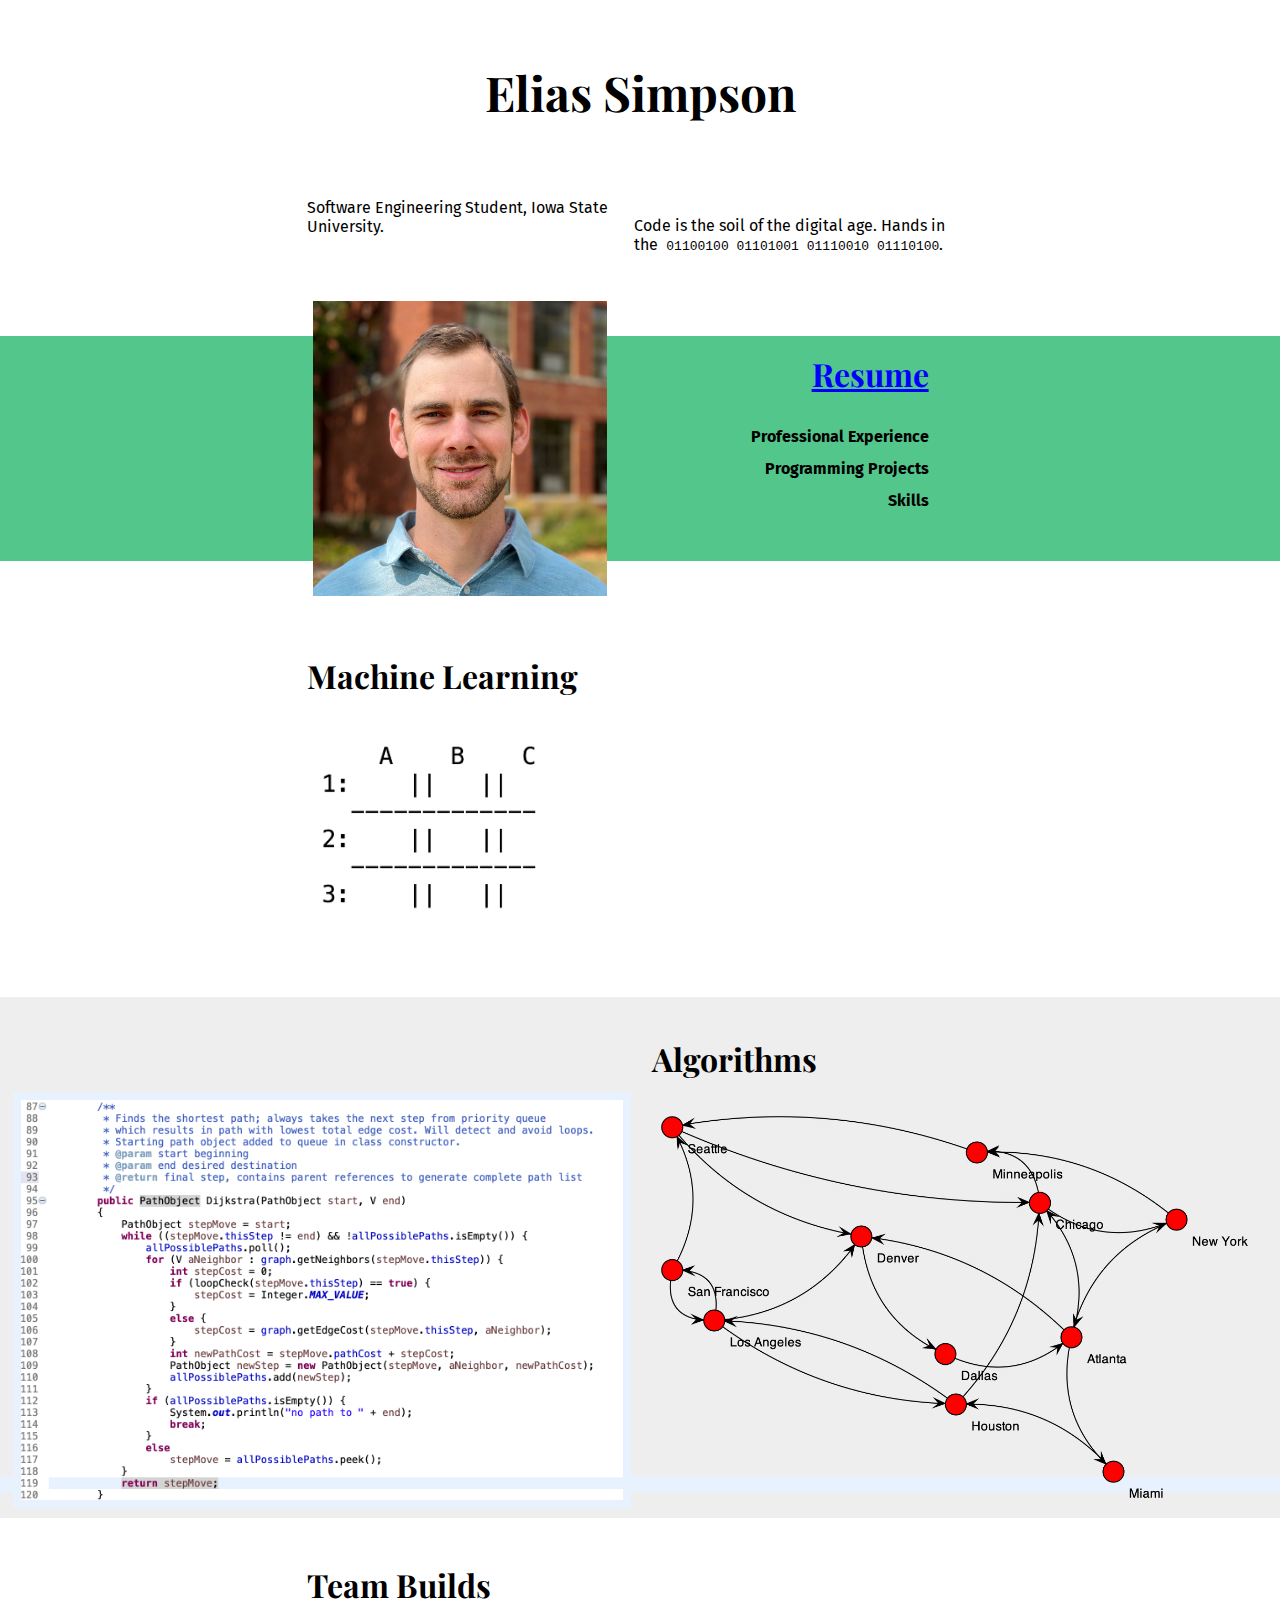
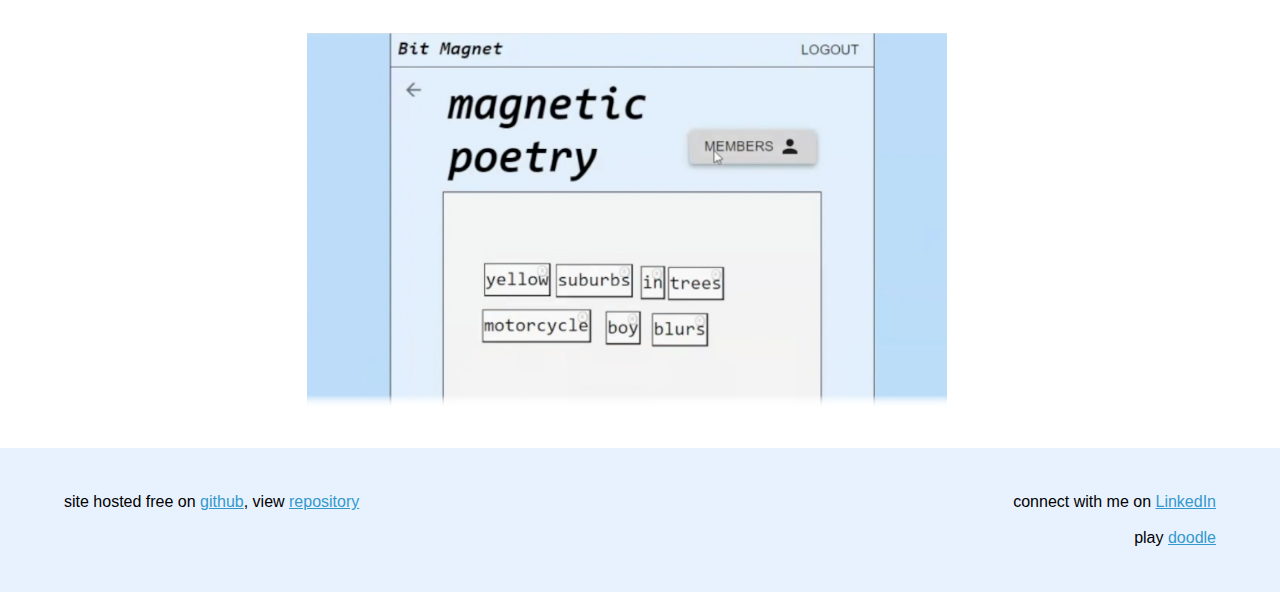
==== commit 89688e50: "end break" ====
--- a/index.html
+++ b/index.html
@@ -118,6 +118,7 @@
       <br><br>
       <span style="float:right">play <a target="blank"
         href="https://eliassimpson.com/doodle">doodle</a></span>
+      <br>
     </footer>
   </div>
 </body>
--- a/style.css
+++ b/style.css
@@ -117,7 +117,7 @@
 }
 
 #color-base {
-  height: 13vh;
+  height: 16vh;
   background: #e8f2ff;
 }
 
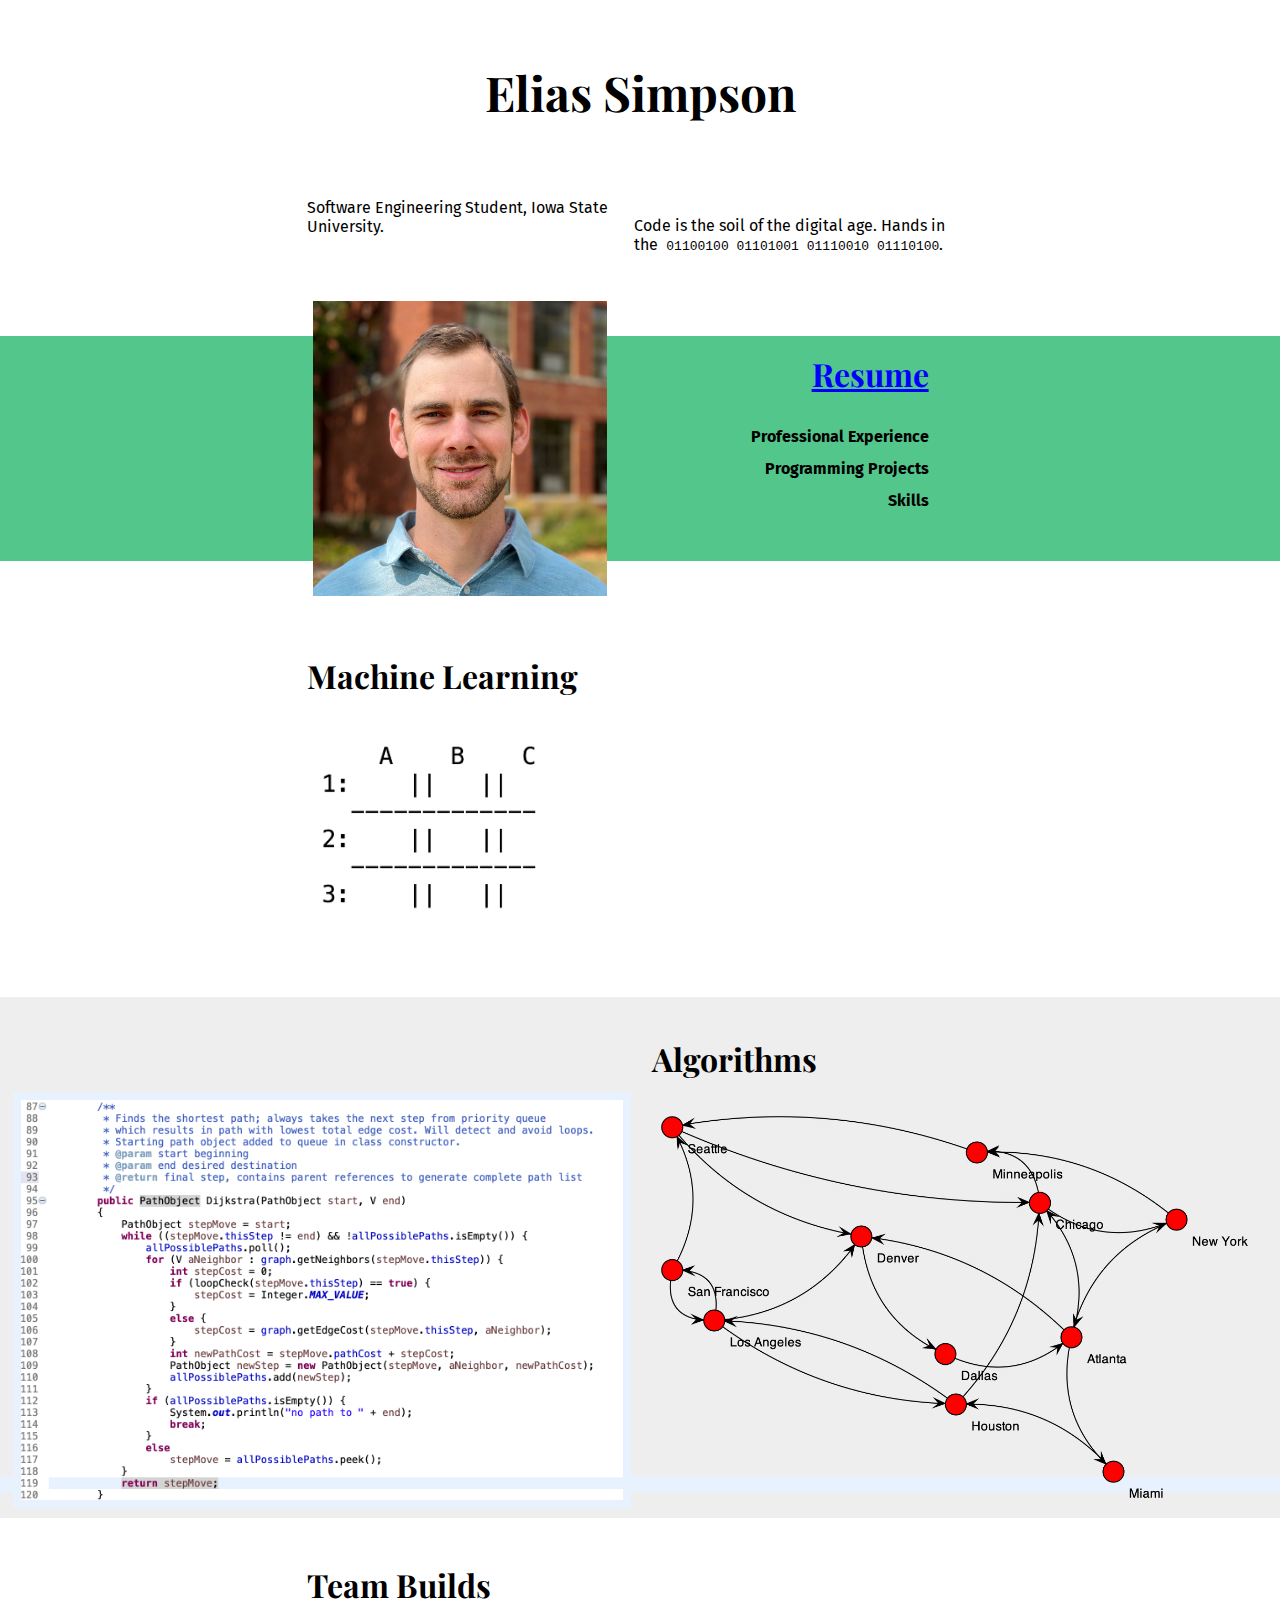
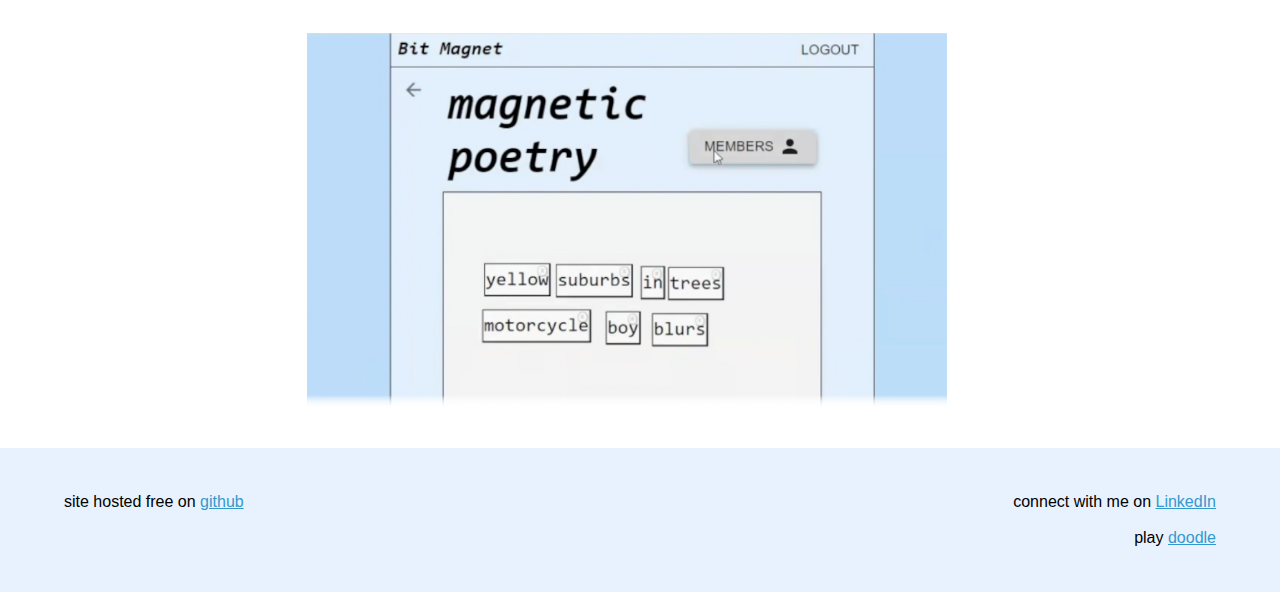
==== commit 8575b95f: "Update index.html" ====
--- a/index.html
+++ b/index.html
@@ -111,8 +111,7 @@
   </section>
   <div id="color-base">
     <footer>
-      site hosted free on <a target="blank" href="https://github.com/">github</a>, view <a target="blank"
-        href="https://github.com/eliassimpson/eliassimpson">repository</a>
+      site hosted free on <a target="blank" href="https://github.com/eliassimpson/eliassimpson">github</a>
       <span style="float:right">connect with me on <a target="blank"
           href="https://www.linkedin.com/in/elias-simpson-483a7093/">LinkedIn</a></span>
       <br><br>
@@ -123,4 +122,4 @@
   </div>
 </body>
 
-</html>+</html>
--- a/style.css
+++ b/style.css
@@ -97,9 +97,9 @@
 }
 
 #show-resume {
-  cursor:pointer;
-  color:blue;
-  text-decoration:underline;
+  cursor: pointer;
+  color: blue;
+  text-decoration: underline;
 }
 
 #algorithms {
@@ -155,29 +155,29 @@
 
 .t-dirt:hover:after {
   content: 't';
+}
 
-  @media only screen and (max-device-width: 480px) {
-    section {
-      margin-top: 5vh;
-      margin-left: 17vw;
-      margin-right: 17vw;
-    }
+@media only screen and (max-device-width: 480px) {
+  section {
+    margin-top: 5vh;
+    margin-left: 17vw;
+    margin-right: 17vw;
+  }
 
-    p {
-      font-family: 'Fira Sans';
-      margin-left: -1vw;
-      font-size: 1.5em;
-    }
+  p {
+    font-family: 'Fira Sans';
+    margin-left: -1vw;
+    font-size: 1.5em;
+  }
 
-    .skinny {
-      width: 32vw;
-    }
+  .skinny {
+    width: 32vw;
+  }
 
-    h1 {
-      text-align: center;
-      margin-bottom: 10px;
-      font-size: 3em;
-      font-family: 'Playfair Display', serif;
-    }
+  h1 {
+    text-align: center;
+    margin-bottom: 10px;
+    font-size: 3em;
+    font-family: 'Playfair Display', serif;
   }
 }